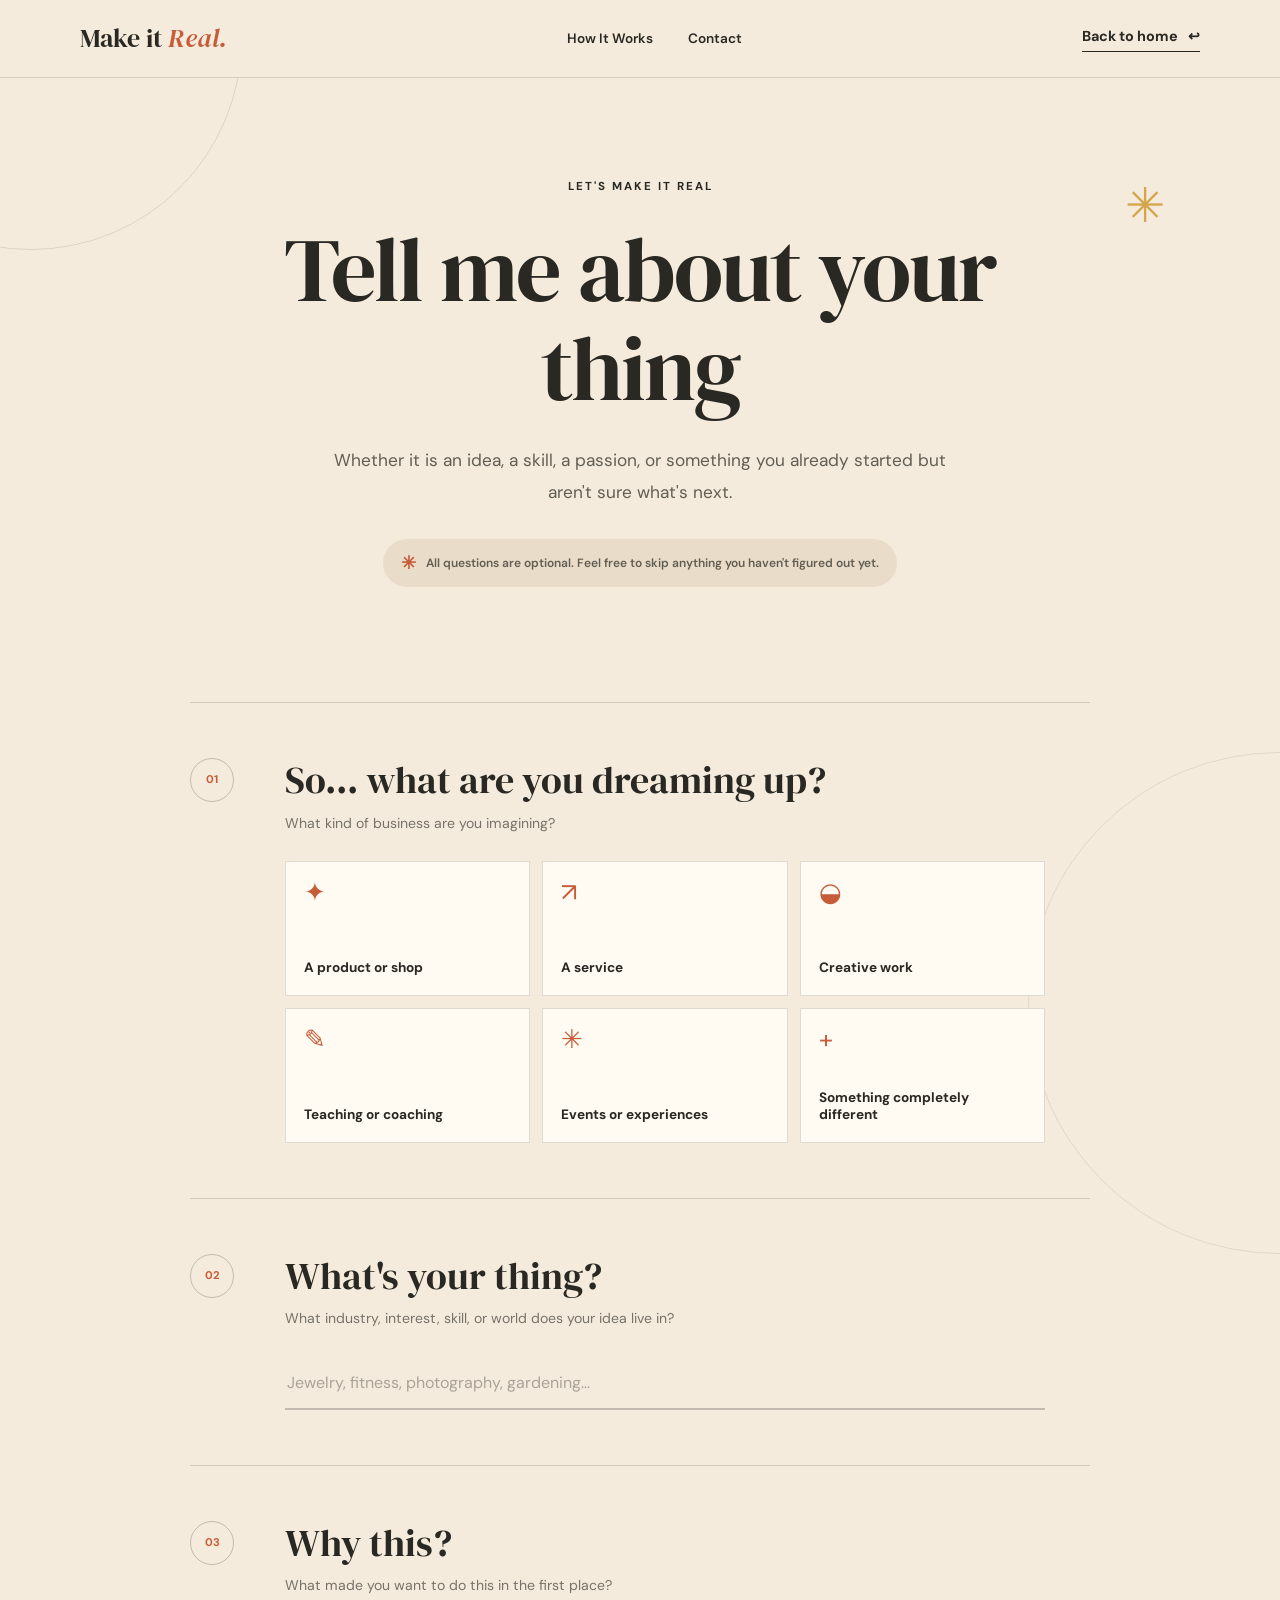
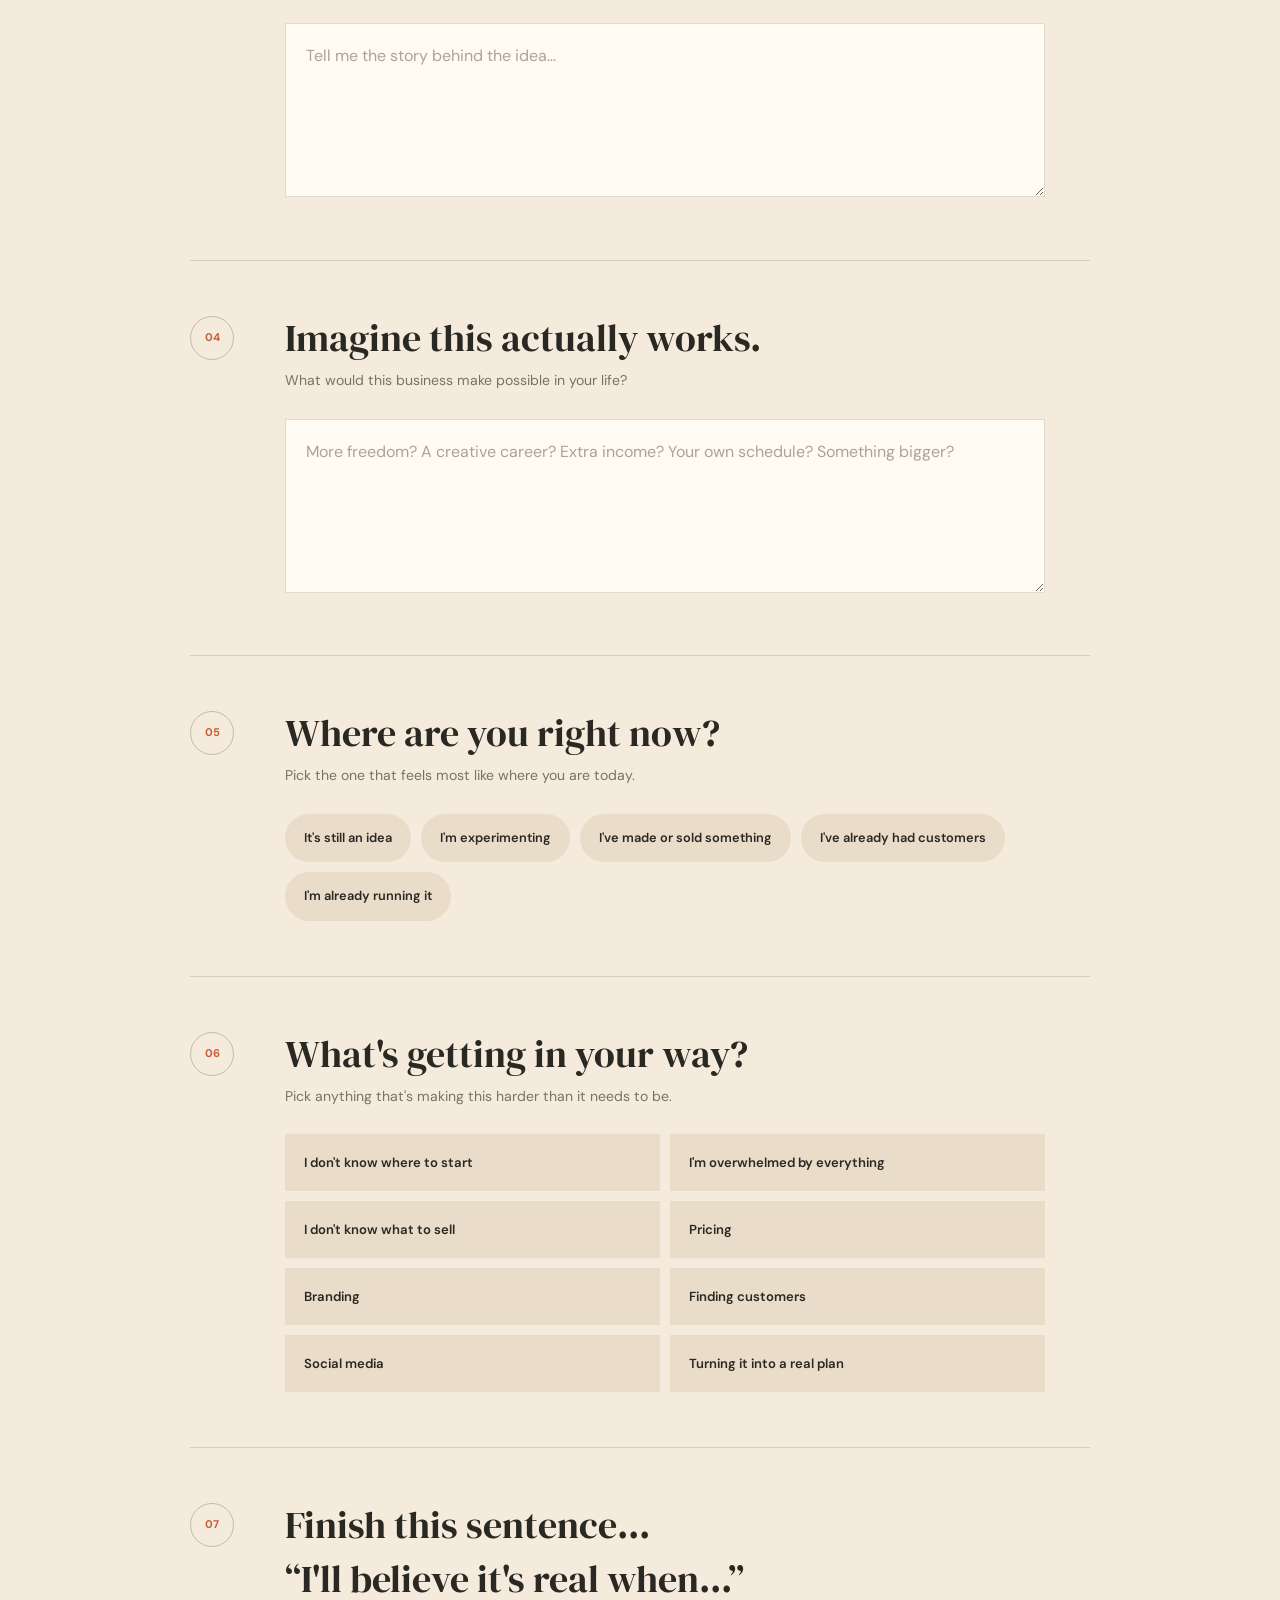
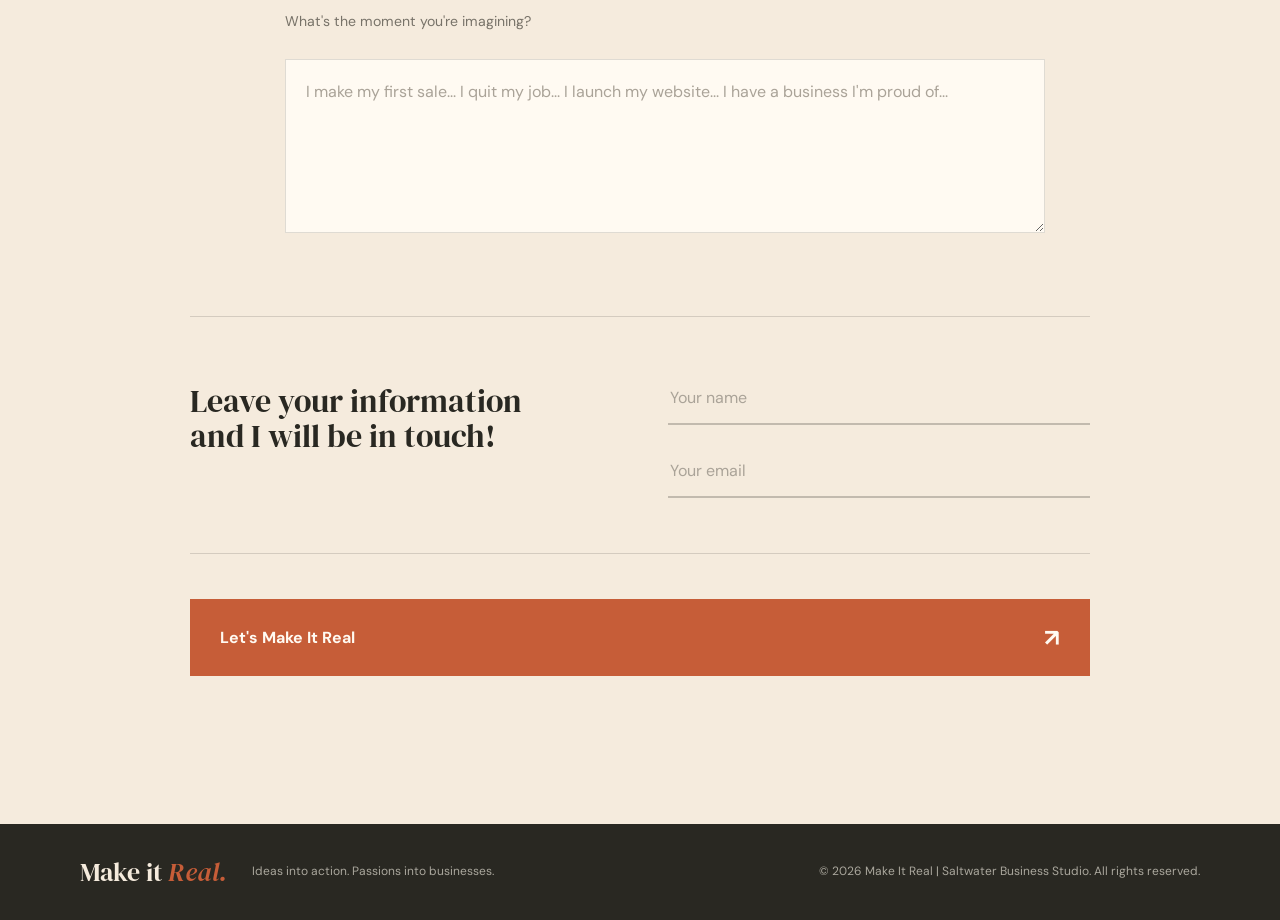
==== quiz.html @ bcbf2f55 "Add files via upload" ====
<!DOCTYPE html>
<html lang="en">
<head>
  <meta charset="UTF-8">
  <meta name="viewport" content="width=device-width, initial-scale=1.0">

  <title>Let's Make It Real | Make it Real</title>

  <meta
    name="description"
    content="Tell us about the idea, passion, or business you're ready to make real."
  >

  <link rel="preconnect" href="https://fonts.googleapis.com">
  <link rel="preconnect" href="https://fonts.gstatic.com" crossorigin>

  <link
    href="https://fonts.googleapis.com/css2?family=DM+Sans:wght@400;500;600;700&family=DM+Serif+Display:ital@0;1&display=swap"
    rel="stylesheet"
  >

  <link rel="stylesheet" href="style.css">
</head>

<body class="quiz-page">

  <!-- Navigation -->

  <header class="site-header">
    <div class="container nav">

      <a href="index.html" class="logo">
        Make it <span>Real.</span>
      </a>

      <nav class="nav-links">
        <a href="index.html#how-it-works">How It Works</a>
        <a href="quiz.html">Contact</a>
      </nav>

      <a href="index.html" class="text-link">
        Back to home <span>↩</span>
      </a>

    </div>
  </header>


  <main>

    <!-- Intro -->

    <section class="quiz-hero">

      <div class="container quiz-hero-inner">

        <div class="section-tag">LET'S MAKE IT REAL</div>

        <h1>
          Tell me about your thing
          
        </h1>

        <p>
          Whether it is an idea, a skill, a passion,
          or something you already started but aren't sure what's next.
        </p>

        <div class="quiz-note">
          <span>✳</span>
          All questions are optional. Feel free to skip anything you haven't figured out yet.
        </div>

      </div>

    </section>


    <!-- Discovery Form -->

    <section class="discovery-section quiz-discovery">

      <div class="container discovery-container">

        <form class="discovery-form" id="discoveryForm">


          <!-- Question 1 -->

          <div class="question-block">

            <div class="question-number">01</div>

            <div class="question-content">

              <label class="question-title">
                So... what are you dreaming up?
              </label>

              <p class="question-subtitle">
                What kind of business are you imagining?
              </p>

              <div class="choice-grid">

                <label class="choice-card">
                  <input
                    type="radio"
                    name="business-type"
                    value="product"
                  >
                  <span class="choice-icon">✦</span>
                  <span class="choice-text">A product or shop</span>
                </label>

                <label class="choice-card">
                  <input
                    type="radio"
                    name="business-type"
                    value="service"
                  >
                  <span class="choice-icon">↗</span>
                  <span class="choice-text">A service</span>
                </label>

                <label class="choice-card">
                  <input
                    type="radio"
                    name="business-type"
                    value="creative"
                  >
                  <span class="choice-icon">◒</span>
                  <span class="choice-text">Creative work</span>
                </label>

                <label class="choice-card">
                  <input
                    type="radio"
                    name="business-type"
                    value="teaching"
                  >
                  <span class="choice-icon">✎</span>
                  <span class="choice-text">Teaching or coaching</span>
                </label>

                <label class="choice-card">
                  <input
                    type="radio"
                    name="business-type"
                    value="events"
                  >
                  <span class="choice-icon">✳</span>
                  <span class="choice-text">Events or experiences</span>
                </label>

                <label class="choice-card">
                  <input
                    type="radio"
                    name="business-type"
                    value="other"
                  >
                  <span class="choice-icon">+</span>
                  <span class="choice-text">Something completely different</span>
                </label>

              </div>

            </div>

          </div>


          <!-- Question 2 -->

          <div class="question-block">

            <div class="question-number">02</div>

            <div class="question-content">

              <label
                class="question-title"
                for="industry"
              >
                What's your thing?
              </label>

              <p class="question-subtitle">
                What industry, interest, skill, or world does your idea live in?
              </p>

              <input
                type="text"
                id="industry"
                name="industry"
                class="discovery-input"
                placeholder="Jewelry, fitness, photography, gardening..."
              >

            </div>

          </div>


          <!-- Question 3 -->

          <div class="question-block">

            <div class="question-number">03</div>

            <div class="question-content">

              <label
                class="question-title"
                for="passion"
              >
                Why this?
              </label>

              <p class="question-subtitle">
                What made you want to do this in the first place?
              </p>

              <textarea
                id="passion"
                name="passion"
                class="discovery-textarea"
                rows="5"
                placeholder="Tell me the story behind the idea..."
              ></textarea>

            </div>

          </div>


          <!-- Question 4 -->

          <div class="question-block">

            <div class="question-number">04</div>

            <div class="question-content">

              <label
                class="question-title"
                for="vision"
              >
                Imagine this actually works.
              </label>

              <p class="question-subtitle">
                What would this business make possible in your life?
              </p>

              <textarea
                id="vision"
                name="vision"
                class="discovery-textarea"
                rows="5"
                placeholder="More freedom? A creative career? Extra income? Your own schedule? Something bigger?"
              ></textarea>

            </div>

          </div>


          <!-- Question 5 -->

          <div class="question-block">

            <div class="question-number">05</div>

            <div class="question-content">

              <label class="question-title">
                Where are you right now?
              </label>

              <p class="question-subtitle">
                Pick the one that feels most like where you are today.
              </p>

              <div class="stage-options">

                <label class="stage-option">
                  <input
                    type="radio"
                    name="stage"
                    value="idea"
                  >
                  <span>It's still an idea</span>
                </label>

                <label class="stage-option">
                  <input
                    type="radio"
                    name="stage"
                    value="experimenting"
                  >
                  <span>I'm experimenting</span>
                </label>

                <label class="stage-option">
                  <input
                    type="radio"
                    name="stage"
                    value="selling"
                  >
                  <span>I've made or sold something</span>
                </label>

                <label class="stage-option">
                  <input
                    type="radio"
                    name="stage"
                    value="customers"
                  >
                  <span>I've already had customers</span>
                </label>

                <label class="stage-option">
                  <input
                    type="radio"
                    name="stage"
                    value="stuck"
                  >
                  <span>I'm already running it</span>
                </label>

              </div>

            </div>

          </div>


          <!-- Question 6 -->

          <div class="question-block">

            <div class="question-number">06</div>

            <div class="question-content">

              <label class="question-title">
                What's getting in your way?
              </label>

              <p class="question-subtitle">
                Pick anything that's making this harder than it needs to be.
              </p>

              <div class="challenge-grid">

                <label class="challenge-card">
                  <input
                    type="checkbox"
                    name="challenge"
                    value="starting"
                  >
                  <span>I don't know where to start</span>
                </label>

                <label class="challenge-card">
                  <input
                    type="checkbox"
                    name="challenge"
                    value="overwhelmed"
                  >
                  <span>I'm overwhelmed by everything</span>
                </label>

                <label class="challenge-card">
                  <input
                    type="checkbox"
                    name="challenge"
                    value="offer"
                  >
                  <span>I don't know what to sell</span>
                </label>

                <label class="challenge-card">
                  <input
                    type="checkbox"
                    name="challenge"
                    value="pricing"
                  >
                  <span>Pricing</span>
                </label>

                <label class="challenge-card">
                  <input
                    type="checkbox"
                    name="challenge"
                    value="branding"
                  >
                  <span>Branding</span>
                </label>

                <label class="challenge-card">
                  <input
                    type="checkbox"
                    name="challenge"
                    value="customers"
                  >
                  <span>Finding customers</span>
                </label>

                <label class="challenge-card">
                  <input
                    type="checkbox"
                    name="challenge"
                    value="social"
                  >
                  <span>Social media</span>
                </label>

                <label class="challenge-card">
                  <input
                    type="checkbox"
                    name="challenge"
                    value="plan"
                  >
                  <span>Turning it into a real plan</span>
                </label>

              </div>

            </div>

          </div>


          <!-- Question 7 -->

          <div class="question-block final-question">

            <div class="question-number">07</div>

            <div class="question-content">

              <label
                class="question-title"
                for="dream"
              >
                Finish this sentence...
              </label>

              <div class="question-title">
                “I'll believe it's real when...”
              </div>

              <p class="question-subtitle">
                What's the moment you're imagining?
              </p>

              <textarea
                id="dream"
                name="dream"
                class="discovery-textarea"
                rows="5"
                placeholder="I make my first sale... I quit my job... I launch my website... I have a business I'm proud of..."
              ></textarea>

            </div>

          </div>


          <!-- Contact -->

          <div class="contact-block">

            <div class="contact-copy">

              <h3>
                Leave your information 
                <br>
                 and I will be in touch!
              </h3>

              <p>
              </p>

            </div>

            <div class="contact-fields">

              <input
                type="text"
                name="name"
                class="discovery-input"
                placeholder="Your name"
              >

              <input
                type="email"
                name="email"
                class="discovery-input"
                placeholder="Your email"
              >

            </div>

          </div>


          <!-- Submit -->

          <button
            type="submit"
            class="discovery-submit"
          >
            <span>Let's Make It Real</span>
            <span class="submit-arrow">↗</span>
          </button>

          <p class="form-footnote">
          </p>

        </form>

      </div>

    </section>

  </main>


  <!-- Footer -->

  <footer class="site-footer">

    <div class="container footer-inner">

      <a href="index.html" class="logo">
        Make it <span>Real.</span>
      </a>

      <p>
        Ideas into action. Passions into businesses.
      </p>

      <p class="footer-copy">
        © 2026 Make It Real | Saltwater Business Studio. All rights reserved.
      </p>

    </div>

  </footer>
 <script>
  const form = document.getElementById("discoveryForm");

  form.addEventListener("submit", async function (event) {
    event.preventDefault();

    const submitButton = form.querySelector(".discovery-submit");
    const originalText = submitButton.innerHTML;

    submitButton.disabled = true;
    submitButton.innerHTML = "<span>Sending...</span>";

    const formData = new FormData(form);

    const data = new URLSearchParams();

    data.append("name", formData.get("name") || "");
    data.append("email", formData.get("email") || "");
    data.append("businessType", formData.get("business-type") || "");
    data.append("industry", formData.get("industry") || "");
    data.append("passion", formData.get("passion") || "");
    data.append("vision", formData.get("vision") || "");
    data.append("stage", formData.get("stage") || "");
    data.append("challenges", formData.getAll("challenge").join(", "));
    data.append("dream", formData.get("dream") || "");

    try {
      await fetch(
        "https://script.google.com/macros/s/AKfycbw63z4QYRsrBb9f3D0K1T9AIdVJgYnPCXXkgG2QEg1QXcySD_gSKnQL36RGali_xhTw/exec",
        {
          method: "POST",
          mode: "no-cors",
          body: data
        }
      );

      form.innerHTML = `
        <div class="form-success">
          <div class="success-star">✳</div>
          <div class="section-tag">YOU DID IT</div>
          <h2>You just made it a little more real.</h2>
          <p>
            Thanks for telling me about your idea. I'll take a look
            and be in touch soon.
          </p>
        </div>
      `;

    } catch (error) {
      console.error(error);

      submitButton.disabled = false;
      submitButton.innerHTML = originalText;

      alert("Something went wrong. Please try again.");
    }
  });
</script>
</body>
</html>
---- style.css ----
/* =========================================
   MAKE IT REAL
   Retro Modern / 70s Inspired
   ========================================= */


/* ---------- RESET ---------- */

* {
  margin: 0;
  padding: 0;
  box-sizing: border-box;
}

html {
  scroll-behavior: smooth;
}

body {
  background: #f5ebdd;
  color: #292822;
  font-family: "DM Sans", sans-serif;
  line-height: 1.6;
}

img {
  max-width: 100%;
  display: block;
}

a {
  color: inherit;
  text-decoration: none;
}

.container {
  width: min(1120px, 90%);
  margin: 0 auto;
}


/* ---------- COLORS ---------- */

:root {
  --cream: #f5ebdd;
  --cream-dark: #e9dcc9;
  --orange: #c65d38;
  --orange-dark: #9e4329;
  --olive: #71805a;
  --olive-dark: #4f5c3e;
  --mustard: #d5a54c;
  --charcoal: #292822;
  --white: #fffaf2;
}


/* ---------- TYPOGRAPHY ---------- */

h1,
h2,
h3 {
  line-height: 1.1;
  font-weight: 500;
}

h1,
h2 {
  font-family: "DM Serif Display", Georgia, serif;
}

h1 {
  font-size: clamp(3.2rem, 6vw, 5.6rem);
  letter-spacing: -2px;
}

h2 {
  font-size: clamp(2.5rem, 4.5vw, 4.2rem);
  letter-spacing: -1px;
}

h3 {
  font-size: 1.45rem;
}

em {
  color: var(--orange);
  font-style: italic;
}

p {
  font-size: 1rem;
}

.section-tag {
  font-size: 0.72rem;
  font-weight: 700;
  letter-spacing: 2px;
  text-transform: uppercase;
}


/* ---------- BUTTONS ---------- */

.button {
  display: inline-flex;
  align-items: center;
  justify-content: center;
  gap: 18px;
  padding: 16px 25px;
  background: var(--orange);
  color: var(--white);
  border: 2px solid var(--orange);
  border-radius: 100px;
  font-size: 0.9rem;
  font-weight: 700;
  transition: all 0.25s ease;
}

.button span {
  font-size: 1.2rem;
}

.button:hover {
  background: var(--orange-dark);
  border-color: var(--orange-dark);
  transform: translateY(-2px);
}

.button-small {
  padding: 10px 18px;
  gap: 10px;
  font-size: 0.8rem;
}

.button-dark {
  background: var(--charcoal);
  border-color: var(--charcoal);
}

.button-dark:hover {
  background: var(--olive-dark);
  border-color: var(--olive-dark);
}

.button-light {
  background: var(--cream);
  border-color: var(--cream);
  color: var(--charcoal);
}

.button-light:hover {
  background: var(--white);
  border-color: var(--white);
}

.text-link {
  display: inline-flex;
  gap: 10px;
  align-items: center;
  font-size: 0.9rem;
  font-weight: 700;
  border-bottom: 1px solid var(--charcoal);
  padding-bottom: 3px;
}

.text-link span {
  transition: transform 0.2s ease;
}

.text-link:hover span {
  transform: translateX(5px);
}


/* ---------- NAVIGATION ---------- */

.site-header {
  padding: 25px 0;
  border-bottom: 1px solid rgba(41, 40, 34, 0.15);
}

.nav {
  display: flex;
  align-items: center;
  justify-content: space-between;
  gap: 25px;
}

.logo {
  font-family: "DM Serif Display", Georgia, serif;
  font-size: 1.65rem;
  line-height: 1;
  white-space: nowrap;
}

.logo span {
  color: var(--orange);
  font-style: italic;
}

.nav-links {
  display: flex;
  gap: 35px;
  font-size: 0.85rem;
  font-weight: 600;
}

.nav-links a {
  transition: color 0.2s ease;
}

.nav-links a:hover {
  color: var(--orange);
}


/* ---------- HERO ---------- */

.hero {
  padding: 90px 0 100px;
  overflow: hidden;
}

.hero-grid {
  display: grid;
  grid-template-columns: 1fr 0.85fr;
  align-items: center;
  gap: 60px;
}

.eyebrow {
  display: flex;
  align-items: center;
  gap: 10px;
  margin-bottom: 25px;
  font-size: 0.72rem;
  font-weight: 700;
  letter-spacing: 0.7px;
  text-transform: uppercase;
}

.eyebrow-dot {
  width: 9px;
  height: 9px;
  background: var(--orange);
  border-radius: 50%;
}

.hero h1 {
  max-width: 650px;
  margin-bottom: 28px;
}

.hero-text {
  max-width: 470px;
  font-size: 1.1rem;
  line-height: 1.8;
  color: #625e53;
  margin-bottom: 35px;
}

.hero-buttons {
  display: flex;
  align-items: center;
  gap: 25px;
  flex-wrap: wrap;
}


/* ---------- HERO ART ---------- */

.hero-art {
  position: relative;
  min-height: 500px;
  display: flex;
  align-items: center;
  justify-content: center;
}

.art-main {
  position: relative;
  width: 330px;
  height: 390px;
  background: var(--olive);
  border-radius: 165px 165px 12px 12px;
  overflow: hidden;
  z-index: 2;
  box-shadow: 10px 12px 0 rgba(41, 40, 34, 0.06);
}

.art-sun {
  position: absolute;
  width: 185px;
  height: 185px;
  border-radius: 50%;
  background: var(--mustard);
  top: 45px;
  left: 75px;
}

.art-plant {
  position: absolute;
  bottom: 70px;
  left: 50%;
  width: 140px;
  height: 170px;
  transform: translateX(-50%);
}

.stem {
  position: absolute;
  width: 5px;
  height: 170px;
  background: var(--charcoal);
  left: 68px;
  bottom: 0;
  transform: rotate(-5deg);
}

.leaf {
  position: absolute;
  width: 75px;
  height: 40px;
  background: var(--charcoal);
  border-radius: 100% 0 100% 0;
}

.leaf-one {
  left: 65px;
  top: 65px;
  transform: rotate(-35deg);
}

.leaf-two {
  left: 5px;
  top: 85px;
  transform: rotate(25deg);
}

.leaf-three {
  left: 65px;
  top: 5px;
  transform: rotate(-45deg);
}

.leaf-four {
  left: 15px;
  top: 30px;
  transform: rotate(30deg);
}

.art-words {
  position: absolute;
  z-index: 3;
  bottom: 30px;
  left: 0;
  width: 100%;
  display: flex;
  flex-direction: column;
  align-items: center;
  font-family: "DM Sans", sans-serif;
  font-size: 1.5rem;
  line-height: 1.05;
  letter-spacing: 7px;
  font-weight: 700;
  color: var(--cream);
}

.art-words strong {
  font-size: 3.2rem;
  letter-spacing: 2px;
  font-weight: 700;
}

.art-ground {
  position: absolute;
  bottom: 0;
  left: 0;
  width: 100%;
  height: 25px;
  background: var(--orange);
}

.art-circle {
  position: absolute;
  border-radius: 50%;
}

.art-circle-large {
  width: 430px;
  height: 430px;
  border: 1px solid rgba(41, 40, 34, 0.2);
  top: 20px;
  left: 50%;
  transform: translateX(-50%);
}

.art-circle-small {
  width: 50px;
  height: 50px;
  background: var(--orange);
  right: 10px;
  top: 70px;
  z-index: 4;
}

.art-card {
  position: absolute;
  z-index: 5;
  background: var(--cream);
  border: 1px solid rgba(41, 40, 34, 0.2);
  padding: 14px 18px;
  font-size: 0.65rem;
  font-weight: 700;
  letter-spacing: 2px;
  display: flex;
  gap: 25px;
  align-items: center;
  box-shadow: 5px 5px 0 rgba(41, 40, 34, 0.08);
}

.art-card-top {
  top: 40px;
  left: 0;
  transform: rotate(-8deg);
}

.art-card-bottom {
  bottom: 30px;
  right: -10px;
  transform: rotate(7deg);
  gap: 14px;
}

.art-symbol {
  font-size: 1.1rem;
  color: var(--orange);
}


/* ---------- INTRO ---------- */

.intro-section {
  padding: 110px 0;
  background: var(--cream-dark);
}

.intro-grid {
  display: grid;
  grid-template-columns: 0.65fr 1fr;
  gap: 70px;
}

.intro-content {
  max-width: 700px;
}

.intro-content h2 {
  margin-bottom: 35px;
}

.intro-content h2 span {
  color: var(--olive-dark);
  font-style: italic;
}

.intro-content p {
  max-width: 590px;
  margin-bottom: 20px;
  color: #625e53;
  line-height: 1.9;
}


/* ---------- SERVICES ---------- */

.services-section {
  padding: 120px 0;
}

.section-heading {
  max-width: 680px;
  margin-bottom: 55px;
}

.section-heading .section-tag {
  margin-bottom: 25px;
}

.section-heading h2 {
  margin-bottom: 25px;
}

.section-heading p {
  color: #625e53;
  max-width: 500px;
}

.service-grid {
  display: grid;
  grid-template-columns: repeat(3, 1fr);
  gap: 20px;
}

.service-card {
  padding: 32px;
  min-height: 380px;
  display: flex;
  flex-direction: column;
  border-radius: 3px;
}

.service-card-orange {
  background: var(--orange);
  color: var(--white);
}

.service-card-green {
  background: var(--olive);
  color: var(--white);
}

.service-card-mustard {
  background: var(--mustard);
  color: var(--charcoal);
}

.service-number {
  font-size: 0.75rem;
  font-weight: 700;
  opacity: 0.8;
}

.service-icon {
  font-size: 3rem;
  margin: 25px 0 20px;
  line-height: 1;
}

.service-card h3 {
  margin-bottom: 18px;
}

.service-card p {
  font-size: 0.92rem;
  line-height: 1.8;
  opacity: 0.9;
}

.card-link {
  margin-top: auto;
  padding-top: 30px;
  font-size: 0.8rem;
  font-weight: 700;
  border-bottom: 1px solid currentColor;
  width: fit-content;
}


/* ---------- ABOUT ---------- */

.about-section {
  padding: 120px 0;
  background: var(--cream-dark);
}

.about-grid {
  display: grid;
  grid-template-columns: 0.9fr 1fr;
  align-items: center;
  gap: 90px;
}

.about-art {
  position: relative;
  height: 500px;
  background: var(--orange);
  overflow: hidden;
  border-radius: 50% 50% 3px 3px;
}

.about-shape {
  position: absolute;
  border-radius: 50%;
}

.about-shape-one {
  width: 340px;
  height: 340px;
  background: var(--mustard);
  left: -100px;
  bottom: -90px;
}

.about-shape-two {
  width: 230px;
  height: 230px;
  background: var(--olive);
  right: -80px;
  top: 30px;
}

.about-note {
  position: absolute;
  z-index: 2;
  top: 150px;
  left: 50%;
  transform: translateX(-50%) rotate(-7deg);
  display: flex;
  flex-direction: column;
  align-items: center;
  background: var(--cream);
  padding: 28px 40px;
  color: var(--charcoal);
  font-weight: 700;
  font-size: 1.7rem;
  letter-spacing: 5px;
  line-height: 1.15;
  box-shadow: 8px 8px 0 rgba(41, 40, 34, 0.12);
}

.about-note span:nth-child(2) {
  color: var(--orange);
  font-size: 3rem;
}

.about-star {
  position: absolute;
  bottom: 30px;
  right: 35px;
  font-size: 4rem;
  color: var(--cream);
}

.about-content h2 {
  margin: 25px 0 30px;
}

.about-content p {
  color: #625e53;
  margin-bottom: 20px;
  line-height: 1.9;
}

.about-content .button {
  margin-top: 15px;
}


/* ---------- PROCESS ---------- */

.process-section {
  padding: 120px 0;
}

.process-heading {
  max-width: 750px;
}

.process-grid {
  display: grid;
  grid-template-columns: repeat(4, 1fr);
  gap: 30px;
  border-top: 1px solid rgba(41, 40, 34, 0.25);
}

.process-item {
  padding-top: 25px;
}

.process-number {
  display: block;
  font-size: 0.8rem;
  color: var(--orange);
  font-weight: 700;
  margin-bottom: 40px;
}

.process-item h3 {
  margin-bottom: 15px;
}

.process-item p {
  color: #625e53;
  font-size: 0.9rem;
  line-height: 1.8;
}


/* ---------- CTA ---------- */

.cta-section {
  background: var(--olive-dark);
  color: var(--cream);
  padding: 120px 0;
  text-align: center;
}

.cta-inner {
  display: flex;
  flex-direction: column;
  align-items: center;
}

.cta-star {
  color: var(--mustard);
  font-size: 3rem;
  margin-bottom: 25px;
}

.cta-tag {
  margin-bottom: 25px;
}

.cta-section h2 {
  font-size: clamp(3rem, 6vw, 5.5rem);
  margin-bottom: 25px;
}

.cta-section h2 em {
  color: var(--mustard);
}

.cta-section p {
  max-width: 430px;
  margin-bottom: 35px;
  color: #d7daca;
  font-size: 1.05rem;
}


/* ---------- FOOTER ---------- */

.site-footer {
  background: var(--charcoal);
  color: var(--cream);
  padding: 35px 0;
}

.footer-inner {
  display: flex;
  align-items: center;
  justify-content: space-between;
  gap: 25px;
  flex-wrap: wrap;
}

.footer-inner p {
  font-size: 0.75rem;
  color: #aaa79d;
}

.footer-copy {
  margin-left: auto;
}


/* ---------- RESPONSIVE ---------- */

@media (max-width: 900px) {

  .hero-grid {
    grid-template-columns: 1fr;
    gap: 50px;
  }

  .hero-copy {
    max-width: 650px;
  }

  .hero-art {
    max-width: 550px;
    width: 100%;
    margin: 0 auto;
  }

  .intro-grid {
    grid-template-columns: 1fr;
    gap: 30px;
  }

  .service-grid {
    grid-template-columns: 1fr;
  }

  .service-card {
    min-height: 300px;
  }

  .about-grid {
    grid-template-columns: 1fr;
    gap: 55px;
  }

  .about-art {
    max-width: 500px;
    width: 100%;
  }

  .process-grid {
    grid-template-columns: repeat(2, 1fr);
    row-gap: 50px;
  }

}

@media (max-width: 600px) {

  .container {
    width: 88%;
  }

  .site-header {
    padding: 20px 0;
  }

  .nav-links {
    display: none;
  }

  .nav .button {
    padding: 10px 15px;
  }

  .hero {
    padding: 65px 0 70px;
  }

  h1 {
    font-size: clamp(3rem, 13vw, 4.5rem);
    letter-spacing: -1px;
  }

  h2 {
    font-size: 2.8rem;
  }

  .hero-text {
    font-size: 1rem;
  }

  .hero-art {
    min-height: 390px;
    transform: scale(0.85);
    transform-origin: center;
    margin: -25px auto;
  }

  .art-main {
    width: 290px;
    height: 350px;
  }

  .art-circle-large {
    width: 370px;
    height: 370px;
  }

  .art-card-bottom {
    right: -15px;
  }

  .intro-section,
  .services-section,
  .about-section,
  .process-section,
  .cta-section {
    padding: 75px 0;
  }

  .service-card {
    min-height: 330px;
    padding: 28px;
  }

  .about-art {
    height: 400px;
  }

  .about-note {
    font-size: 1.4rem;
  }

  .about-note span:nth-child(2) {
    font-size: 2.5rem;
  }

  .process-grid {
    grid-template-columns: 1fr;
    gap: 0;
  }

  .process-item {
    padding: 25px 0;
    border-bottom: 1px solid rgba(41, 40, 34, 0.2);
  }

  .process-number {
    margin-bottom: 20px;
  }

  .cta-section h2 {
    font-size: 3.2rem;
  }

  .footer-inner {
    flex-direction: column;
    align-items: flex-start;
  }

  .footer-copy {
    margin-left: 0;
  }

}/* =========================================
   BUSINESS DISCOVERY / QUIZ
   ========================================= */

.discovery-section {
  background: var(--cream);
  padding: 130px 0;
  position: relative;
  overflow: hidden;
}

/* Decorative background circle */

.discovery-section::before {
  content: "";
  position: absolute;
  width: 500px;
  height: 500px;
  border: 1px solid rgba(41, 40, 34, 0.1);
  border-radius: 50%;
  top: 80px;
  right: -250px;
  pointer-events: none;
}

.discovery-container {
  position: relative;
  z-index: 1;
}

/* ---------- INTRO ---------- */

.discovery-intro {
  max-width: 720px;
  margin: 0 auto 80px;
  text-align: center;
}

.discovery-intro .section-tag {
  margin-bottom: 25px;
}

.discovery-intro h2 {
  font-size: clamp(3rem, 6vw, 5rem);
  margin-bottom: 25px;
}

.discovery-intro h2 em {
  color: var(--orange);
}

.discovery-intro > p {
  max-width: 600px;
  margin: 0 auto;
  color: #625e53;
  line-height: 1.9;
  font-size: 1.05rem;
}

.discovery-note {
  display: inline-flex;
  align-items: center;
  gap: 10px;
  margin-top: 28px;
  padding: 9px 16px;
  background: var(--cream-dark);
  border-radius: 100px;
  font-size: 0.72rem;
  font-weight: 700;
  letter-spacing: 0.5px;
}

.note-star {
  color: var(--orange);
  font-size: 1rem;
}


/* ---------- FORM ---------- */

.discovery-form {
  max-width: 900px;
  margin: 0 auto;
}


/* ---------- QUESTION BLOCK ---------- */

.question-block {
  position: relative;
  display: grid;
  grid-template-columns: 65px 1fr;
  gap: 30px;
  padding: 55px 0;
  border-top: 1px solid rgba(41, 40, 34, 0.16);
}

.question-block-alt {
  background: transparent;
}

.question-number {
  width: 44px;
  height: 44px;
  display: flex;
  align-items: center;
  justify-content: center;
  border: 1px solid rgba(41, 40, 34, 0.25);
  border-radius: 50%;
  font-size: 0.7rem;
  font-weight: 700;
  color: var(--orange);
}

.question-content {
  max-width: 760px;
}

.question-title {
  display: block;
  font-family: "DM Serif Display", Georgia, serif;
  font-size: clamp(1.8rem, 3vw, 2.5rem);
  line-height: 1.15;
  margin-bottom: 9px;
}

.question-subtitle {
  color: #777268;
  font-size: 0.88rem;
  margin-bottom: 27px;
}


/* ---------- CHOICE CARDS ---------- */

.choice-grid {
  display: grid;
  grid-template-columns: repeat(3, 1fr);
  gap: 12px;
}

.choice-card {
  position: relative;
  display: flex;
  flex-direction: column;
  align-items: flex-start;
  justify-content: space-between;
  min-height: 135px;
  padding: 18px;
  background: var(--white);
  border: 1px solid rgba(41, 40, 34, 0.15);
  cursor: pointer;
  transition:
    transform 0.2s ease,
    border-color 0.2s ease,
    background 0.2s ease,
    box-shadow 0.2s ease;
}

.choice-card:hover {
  transform: translateY(-3px);
  border-color: var(--orange);
  box-shadow: 4px 5px 0 rgba(41, 40, 34, 0.08);
}

.choice-card input {
  position: absolute;
  opacity: 0;
  pointer-events: none;
}

.choice-card:has(input:checked) {
  background: var(--orange);
  border-color: var(--orange);
  color: var(--white);
  transform: translateY(-3px);
  box-shadow: 5px 6px 0 rgba(41, 40, 34, 0.12);
}

.choice-icon {
  font-size: 1.6rem;
  color: var(--orange);
  line-height: 1;
}

.choice-card:has(input:checked) .choice-icon {
  color: var(--cream);
}

.choice-text {
  font-size: 0.85rem;
  font-weight: 700;
  line-height: 1.3;
}


/* ---------- TEXT INPUTS ---------- */

.discovery-input,
.discovery-textarea {
  width: 100%;
  border: none;
  border-bottom: 2px solid rgba(41, 40, 34, 0.25);
  background: transparent;
  color: var(--charcoal);
  font-family: "DM Sans", sans-serif;
  font-size: 1rem;
  outline: none;
  transition: border-color 0.2s ease;
}

.discovery-input {
  padding: 15px 2px;
}

.discovery-textarea {
  resize: vertical;
  min-height: 150px;
  padding: 18px 20px;
  background: var(--white);
  border: 1px solid rgba(41, 40, 34, 0.15);
  line-height: 1.7;
}

.discovery-input:focus {
  border-color: var(--orange);
}

.discovery-textarea:focus {
  border-color: var(--orange);
  outline: none;
}

.discovery-input::placeholder,
.discovery-textarea::placeholder {
  color: #aaa398;
}


/* ---------- VISION QUESTION ---------- */

.vision-block {
  background: var(--olive-dark);
  color: var(--cream);
  padding: 55px 40px;
  margin: 25px -40px;
  border: none;
}

.vision-block .question-number {
  border-color: rgba(245, 235, 221, 0.4);
  color: var(--mustard);
}

.vision-block .question-subtitle {
  color: #d0d3c3;
}

.vision-block .discovery-textarea {
  background: rgba(245, 235, 221, 0.08);
  border-color: rgba(245, 235, 221, 0.25);
  color: var(--cream);
}

.vision-block .discovery-textarea::placeholder {
  color: #aeb2a0;
}

.vision-block .discovery-textarea:focus {
  border-color: var(--mustard);
}


/* ---------- STAGE OPTIONS ---------- */

.stage-options {
  display: flex;
  flex-wrap: wrap;
  gap: 10px;
}

.stage-option {
  position: relative;
  cursor: pointer;
}

.stage-option input {
  position: absolute;
  opacity: 0;
  pointer-events: none;
}

.stage-option span {
  display: block;
  padding: 13px 18px;
  background: var(--cream-dark);
  border: 1px solid transparent;
  border-radius: 100px;
  font-size: 0.8rem;
  font-weight: 600;
  transition: all 0.2s ease;
}

.stage-option:hover span {
  border-color: var(--orange);
}

.stage-option:has(input:checked) span {
  background: var(--orange);
  color: var(--white);
  border-color: var(--orange);
}


/* ---------- CHALLENGES ---------- */

.challenge-grid {
  display: grid;
  grid-template-columns: repeat(2, 1fr);
  gap: 10px;
}

.challenge-card {
  position: relative;
  cursor: pointer;
}

.challenge-card input {
  position: absolute;
  opacity: 0;
  pointer-events: none;
}

.challenge-card span {
  display: block;
  padding: 17px 18px;
  background: var(--cream-dark);
  border: 1px solid transparent;
  font-size: 0.82rem;
  font-weight: 600;
  transition: all 0.2s ease;
}

.challenge-card:hover span {
  border-color: var(--orange);
}

.challenge-card:has(input:checked) span {
  background: var(--mustard);
  border-color: var(--mustard);
  color: var(--charcoal);
}


/* ---------- FINAL QUESTION ---------- */

.final-question {
  padding-bottom: 75px;
}

.big-question {
  display: inline-block;
  margin: 8px 0 15px;
  padding: 9px 16px;
  background: var(--orange);
  color: var(--white);
  font-family: "DM Serif Display", Georgia, serif;
  font-size: clamp(1.5rem, 3vw, 2.3rem);
  transform: rotate(-1deg);
}


/* ---------- CONTACT BLOCK ---------- */

.contact-block {
  display: grid;
  grid-template-columns: 1fr 1fr;
  gap: 55px;
  padding: 55px 0;
  border-top: 1px solid rgba(41, 40, 34, 0.16);
  border-bottom: 1px solid rgba(41, 40, 34, 0.16);
}

.contact-copy h3 {
  font-family: "DM Serif Display", Georgia, serif;
  font-size: 2rem;
  margin: 12px 0 8px;
}

.contact-copy p {
  color: #777268;
  font-size: 0.88rem;
  max-width: 330px;
}

.contact-fields {
  display: flex;
  flex-direction: column;
  gap: 20px;
}


/* ---------- SUBMIT ---------- */

.discovery-submit {
  width: 100%;
  margin-top: 45px;
  padding: 23px 30px;
  display: flex;
  align-items: center;
  justify-content: space-between;
  border: none;
  background: var(--orange);
  color: var(--white);
  font-family: "DM Sans", sans-serif;
  font-size: 1rem;
  font-weight: 700;
  cursor: pointer;
  transition: all 0.25s ease;
}

.discovery-submit:hover {
  background: var(--orange-dark);
  padding-left: 35px;
  padding-right: 35px;
}

.submit-arrow {
  font-size: 1.5rem;
}

.form-footnote {
  text-align: center;
  color: #8a8479;
  font-size: 0.72rem;
  margin-top: 18px;
}


/* ---------- MOBILE ---------- */

@media (max-width: 700px) {

  .discovery-section {
    padding: 85px 0;
  }

  .discovery-intro {
    margin-bottom: 55px;
  }

  .question-block {
    grid-template-columns: 42px 1fr;
    gap: 18px;
    padding: 45px 0;
  }

  .question-number {
    width: 36px;
    height: 36px;
    font-size: 0.65rem;
  }

  .choice-grid {
    grid-template-columns: repeat(2, 1fr);
  }

  .choice-card {
    min-height: 115px;
    padding: 15px;
  }

  .vision-block {
    padding: 45px 20px;
    margin: 20px -20px;
  }

  .challenge-grid {
    grid-template-columns: 1fr;
  }

  .contact-block {
    grid-template-columns: 1fr;
    gap: 30px;
  }

  .big-question {
    font-size: 1.5rem;
  }

}

@media (max-width: 450px) {

  .choice-grid {
    grid-template-columns: 1fr;
  }

  .choice-card {
    min-height: 90px;
  }

  .question-block {
    grid-template-columns: 1fr;
    gap: 18px;
  }

  .question-number {
    width: 34px;
    height: 34px;
  }

  .stage-options {
    flex-direction: column;
    align-items: stretch;
  }

  .stage-option span {
    text-align: center;
  }

}
/* =========================================
   QUIZ PAGE
   ========================================= */

.quiz-page {
  background: var(--cream);
}

.quiz-hero {
  padding: 100px 0 85px;
  text-align: center;
  position: relative;
  overflow: hidden;
}

.quiz-hero::before {
  content: "";
  position: absolute;
  width: 420px;
  height: 420px;
  border: 1px solid rgba(41, 40, 34, 0.12);
  border-radius: 50%;
  top: -250px;
  left: -180px;
}

.quiz-hero::after {
  content: "✳";
  position: absolute;
  right: 9%;
  top: 90px;
  color: var(--mustard);
  font-size: 3rem;
}

.quiz-hero-inner {
  position: relative;
  z-index: 1;
  max-width: 760px;
}

.quiz-hero .section-tag {
  margin-bottom: 25px;
}

.quiz-hero h1 {
  font-size: clamp(3.5rem, 7vw, 6rem);
  margin-bottom: 25px;
}

.quiz-hero h1 em {
  color: var(--orange);
}

.quiz-hero p {
  max-width: 650px;
  margin: 0 auto;
  color: #625e53;
  font-size: 1.08rem;
  line-height: 1.9;
}

.quiz-note {
  display: inline-flex;
  align-items: center;
  gap: 10px;
  margin-top: 30px;
  padding: 10px 18px;
  background: var(--cream-dark);
  border-radius: 100px;
  color: #625e53;
  font-size: 0.75rem;
  font-weight: 600;
}

.quiz-note span {
  color: var(--orange);
  font-size: 1.1rem;
}

.quiz-discovery {
  padding-top: 30px;
}

.quiz-page .site-header {
  background: rgba(245, 235, 221, 0.9);
}

@media (max-width: 700px) {

  .quiz-hero {
    padding: 70px 0 55px;
  }

  .quiz-hero::after {
    right: 5%;
    top: 40px;
    font-size: 2rem;
  }

  .quiz-hero h1 {
    font-size: 3.5rem;
  }

}

.form-success {
  text-align: center;
  padding: 80px 30px;
  max-width: 650px;
  margin: 0 auto;
}

.success-star {
  color: var(--mustard);
  font-size: 3rem;
  margin-bottom: 20px;
}

.form-success h2 {
  font-size: clamp(2.5rem, 5vw, 4rem);
  margin: 15px 0 20px;
}

.form-success p {
  color: #625e53;
  font-size: 1.05rem;
  line-height: 1.8;
  max-width: 500px;
  margin: 0 auto;
}

.discovery-submit:disabled {
  opacity: 0.7;
  cursor: wait;
}
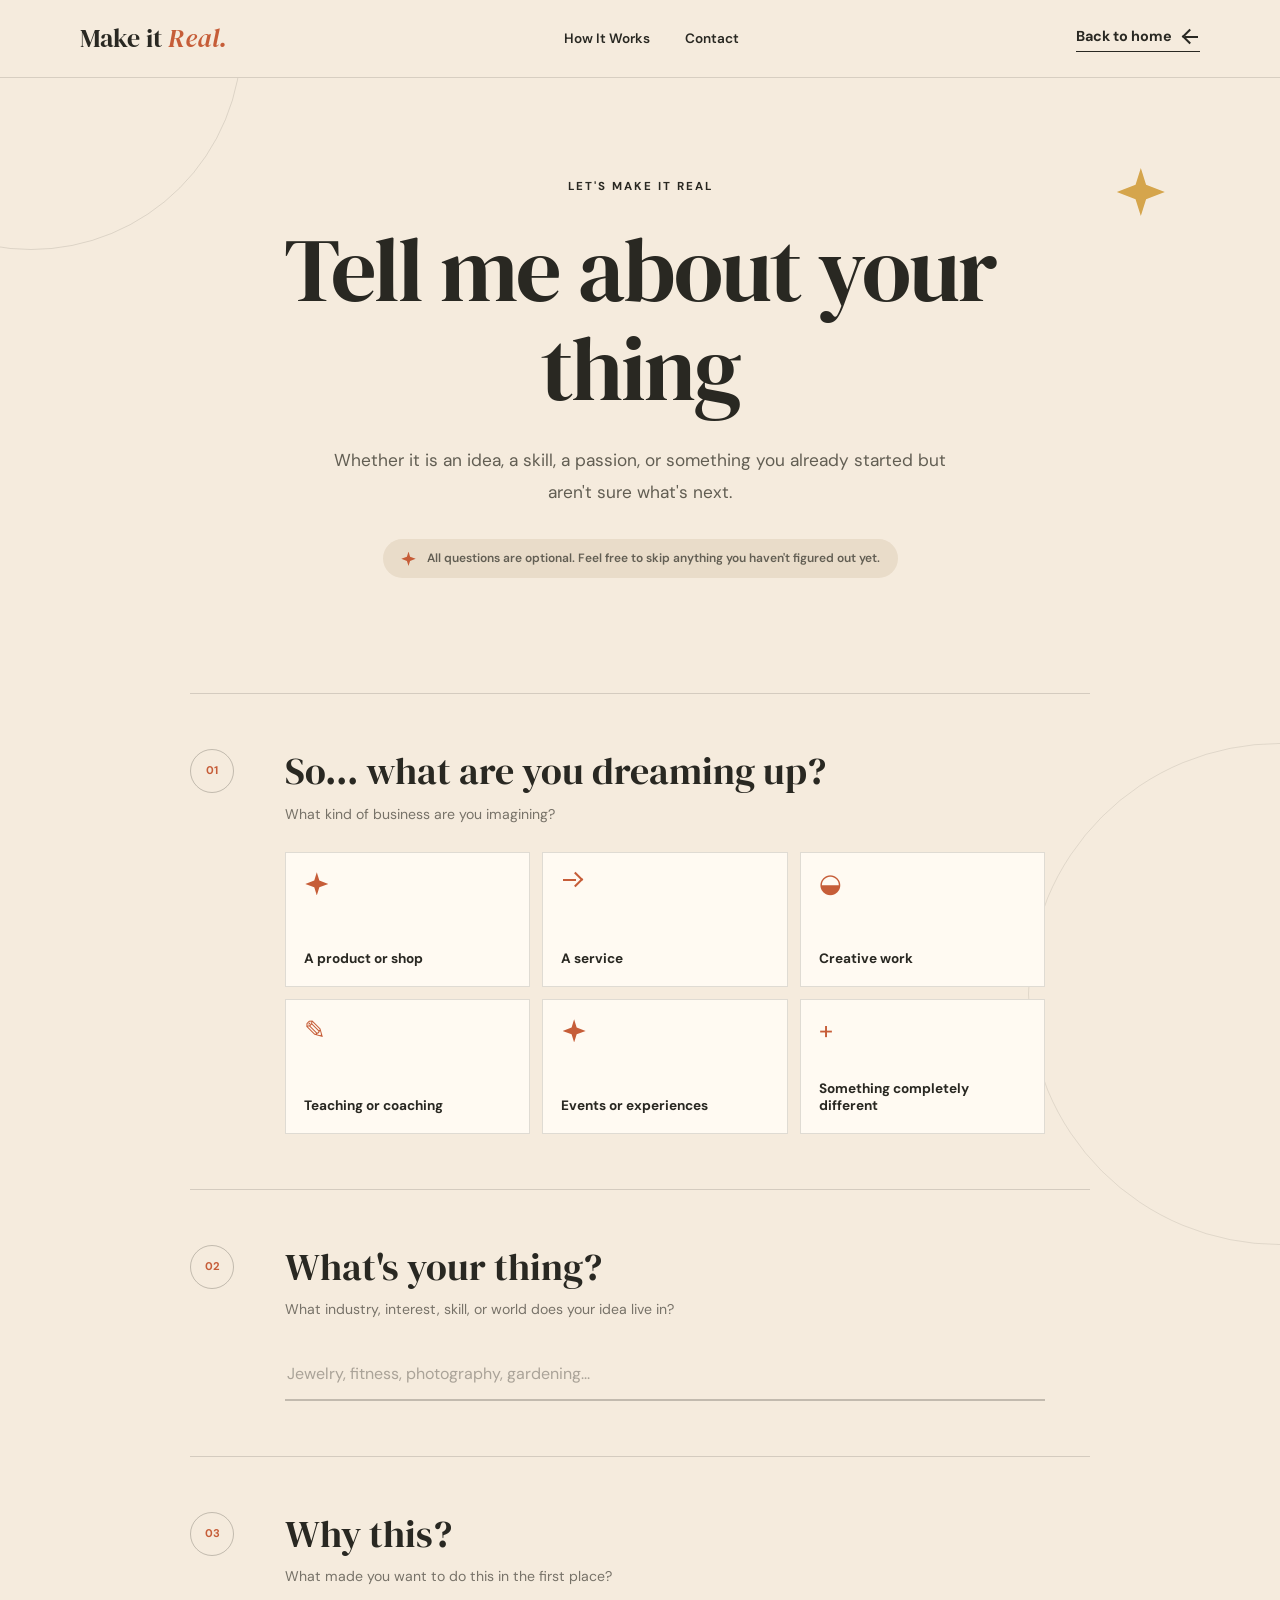
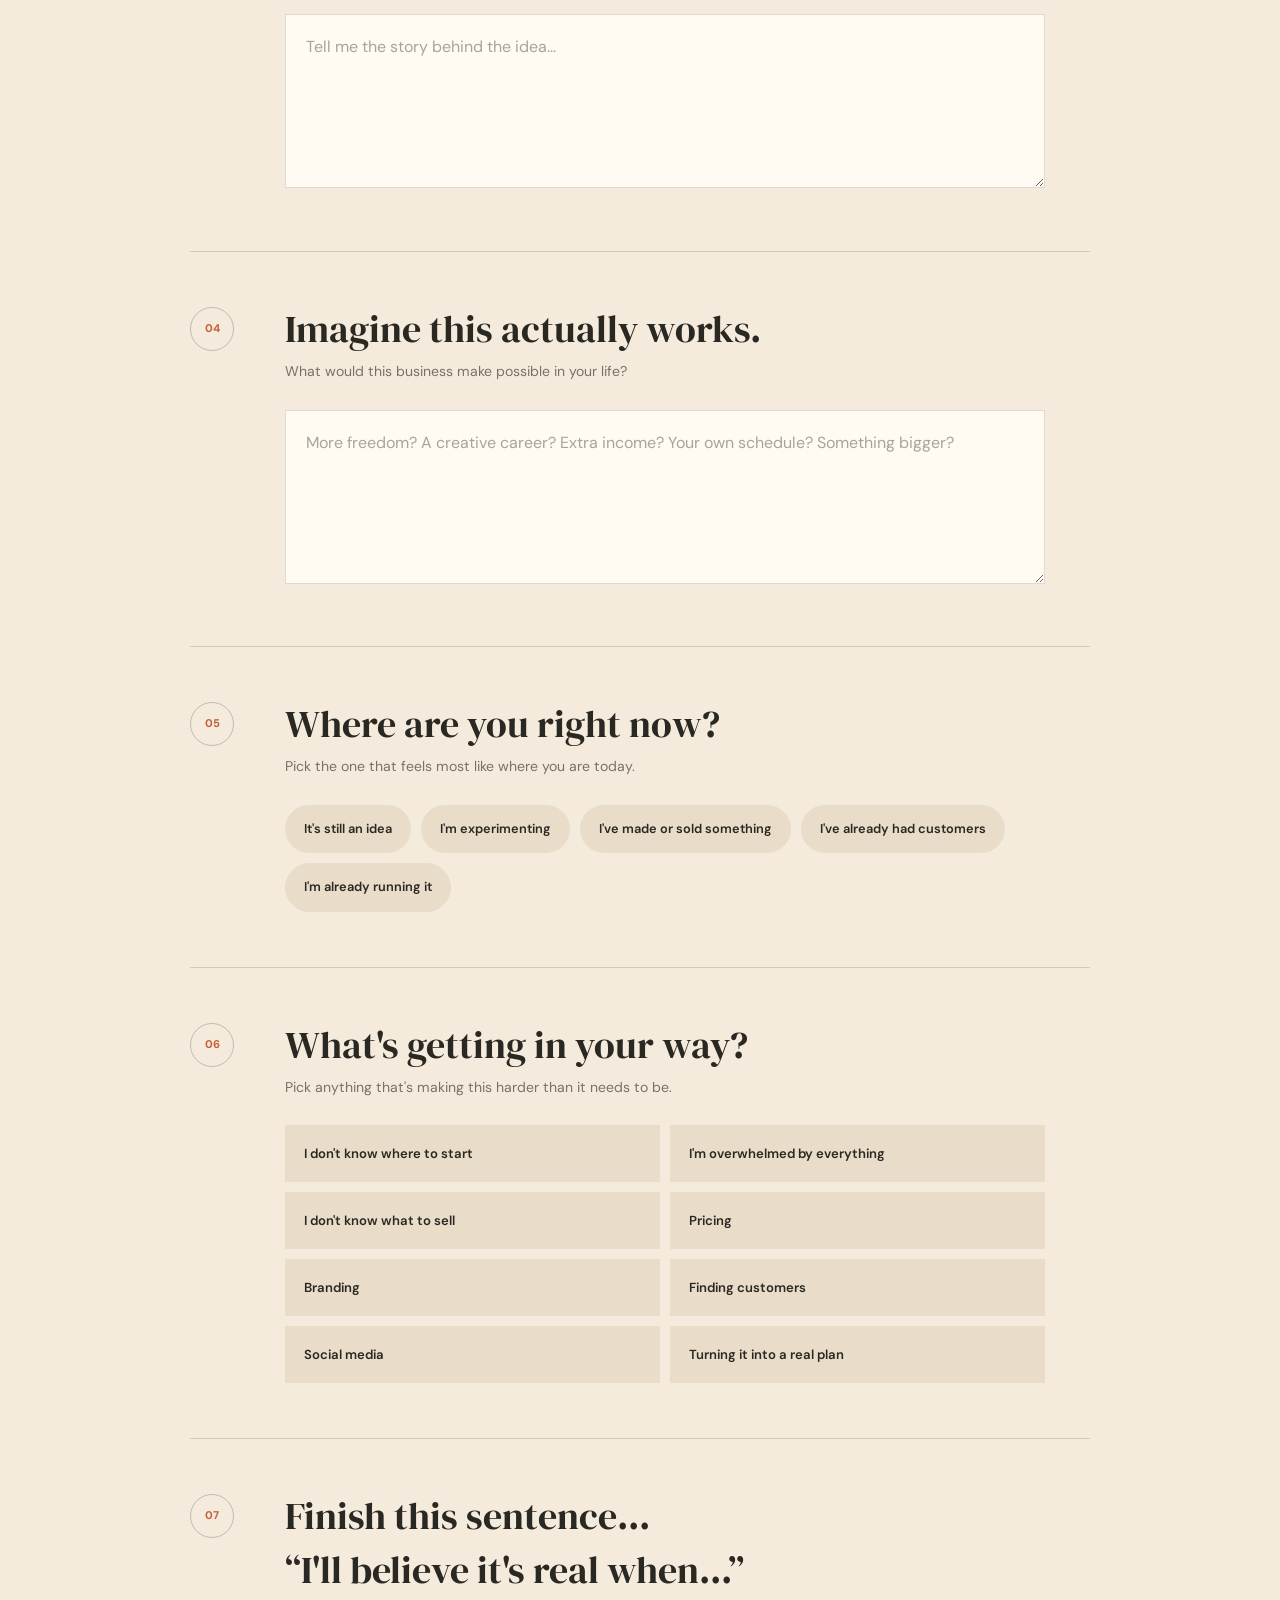
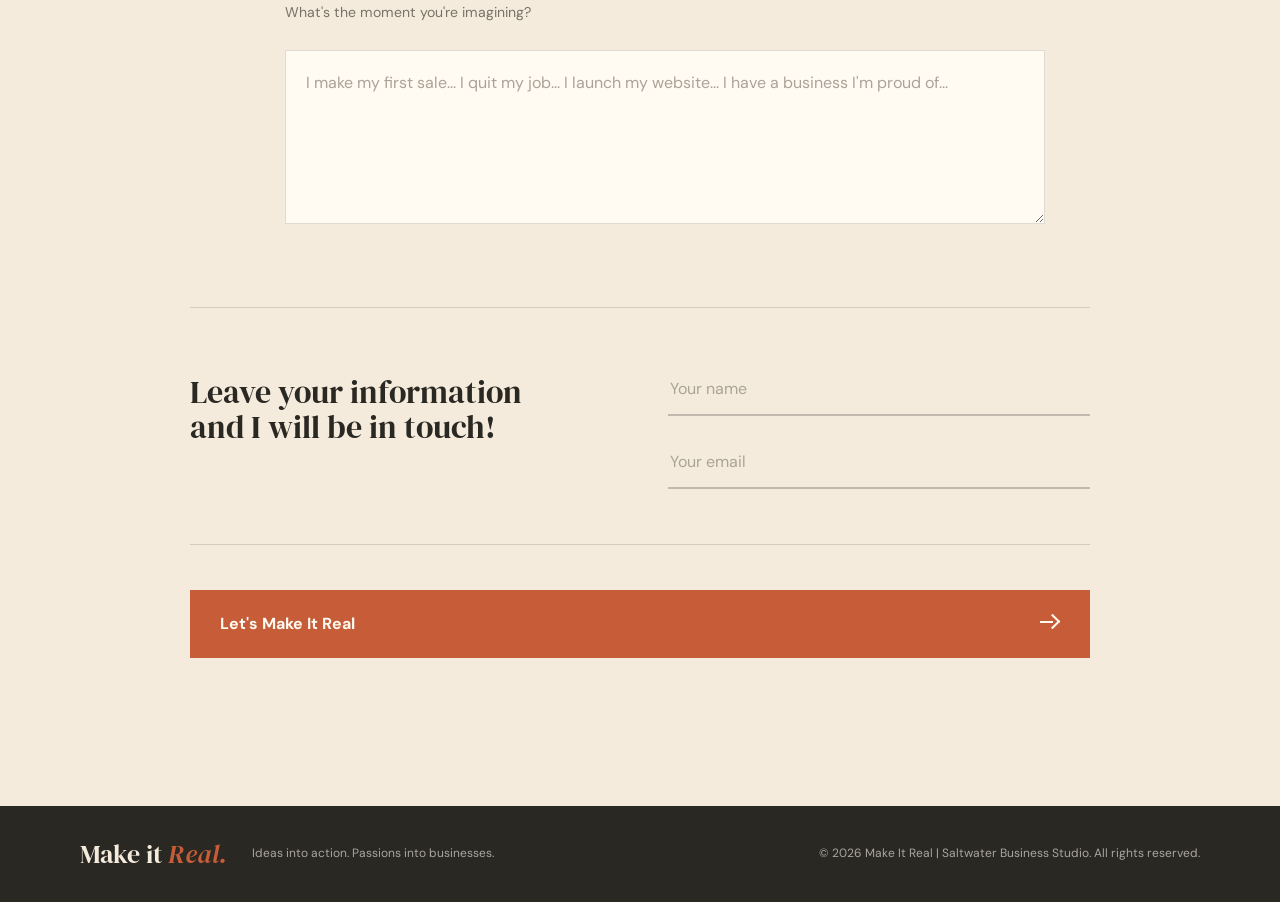
==== commit 9b335e03: "Add files via upload" ====
--- a/quiz.html
+++ b/quiz.html
@@ -39,7 +39,7 @@
       </nav>
 
       <a href="index.html" class="text-link">
-        Back to home <span>↩</span>
+        Back to home <span class="back-arrow"></span>
       </a>
 
     </div>
@@ -67,7 +67,7 @@
         </p>
 
         <div class="quiz-note">
-          <span>✳</span>
+          <span class="note-star"></span>
           All questions are optional. Feel free to skip anything you haven't figured out yet.
         </div>
 
@@ -109,7 +109,7 @@
                     name="business-type"
                     value="product"
                   >
-                  <span class="choice-icon">✦</span>
+                  <span class="choice-icon choice-star"></span>
                   <span class="choice-text">A product or shop</span>
                 </label>
 
@@ -119,7 +119,7 @@
                     name="business-type"
                     value="service"
                   >
-                  <span class="choice-icon">↗</span>
+                  <span class="choice-icon choice-arrow"></span>
                   <span class="choice-text">A service</span>
                 </label>
 
@@ -149,7 +149,7 @@
                     name="business-type"
                     value="events"
                   >
-                  <span class="choice-icon">✳</span>
+                  <span class="choice-icon choice-star"></span>
                   <span class="choice-text">Events or experiences</span>
                 </label>
 
@@ -514,7 +514,7 @@
             class="discovery-submit"
           >
             <span>Let's Make It Real</span>
-            <span class="submit-arrow">↗</span>
+            <span class="submit-arrow"></span>
           </button>
 
           <p class="form-footnote">
@@ -588,7 +588,7 @@
 
       form.innerHTML = `
         <div class="form-success">
-          <div class="success-star">✳</div>
+          <div class="success-star"></div>
           <div class="section-tag">YOU DID IT</div>
           <h2>You just made it a little more real.</h2>
           <p>
--- a/style.css
+++ b/style.css
@@ -433,7 +433,6 @@
 }
 
 .art-symbol {
-  font-size: 1.1rem;
   color: var(--orange);
 }
 
@@ -628,7 +627,6 @@
   position: absolute;
   bottom: 30px;
   right: 35px;
-  font-size: 4rem;
   color: var(--cream);
 }
 
@@ -704,7 +702,6 @@
 
 .cta-star {
   color: var(--mustard);
-  font-size: 3rem;
   margin-bottom: 25px;
 }
 
@@ -912,7 +909,10 @@
     margin-left: 0;
   }
 
-}/* =========================================
+}
+
+
+/* =========================================
    BUSINESS DISCOVERY / QUIZ
    ========================================= */
 
@@ -986,7 +986,6 @@
 
 .note-star {
   color: var(--orange);
-  font-size: 1rem;
 }
 
 
@@ -1340,7 +1339,7 @@
 }
 
 .submit-arrow {
-  font-size: 1.5rem;
+  flex-shrink: 0;
 }
 
 .form-footnote {
@@ -1434,6 +1433,8 @@
   }
 
 }
+
+
 /* =========================================
    QUIZ PAGE
    ========================================= */
@@ -1461,12 +1462,23 @@
 }
 
 .quiz-hero::after {
-  content: "✳";
+  content: "";
   position: absolute;
   right: 9%;
   top: 90px;
-  color: var(--mustard);
-  font-size: 3rem;
+  width: 3rem;
+  height: 3rem;
+  background: var(--mustard);
+  clip-path: polygon(
+    50% 0%,
+    61% 35%,
+    100% 50%,
+    61% 65%,
+    50% 100%,
+    39% 65%,
+    0% 50%,
+    39% 35%
+  );
 }
 
 .quiz-hero-inner {
@@ -1511,7 +1523,6 @@
 
 .quiz-note span {
   color: var(--orange);
-  font-size: 1.1rem;
 }
 
 .quiz-discovery {
@@ -1531,7 +1542,8 @@
   .quiz-hero::after {
     right: 5%;
     top: 40px;
-    font-size: 2rem;
+    width: 2rem;
+    height: 2rem;
   }
 
   .quiz-hero h1 {
@@ -1549,7 +1561,6 @@
 
 .success-star {
   color: var(--mustard);
-  font-size: 3rem;
   margin-bottom: 20px;
 }
 
@@ -1569,4 +1580,169 @@
 .discovery-submit:disabled {
   opacity: 0.7;
   cursor: wait;
+}
+
+
+/* =========================================
+   CSS DRAWN DECORATIVE SYMBOLS
+   ========================================= */
+
+.button-arrow,
+.text-arrow,
+.back-arrow,
+.submit-arrow,
+.choice-arrow,
+.service-arrow {
+  position: relative;
+  display: inline-block;
+  width: 18px;
+  height: 18px;
+  flex-shrink: 0;
+}
+
+.button-arrow::before,
+.text-arrow::before,
+.submit-arrow::before,
+.choice-arrow::before,
+.service-arrow::before {
+  content: "";
+  position: absolute;
+  width: 9px;
+  height: 9px;
+  border-top: 2px solid currentColor;
+  border-right: 2px solid currentColor;
+  top: 3px;
+  right: 2px;
+  transform: rotate(45deg);
+}
+
+.button-arrow::after,
+.text-arrow::after,
+.submit-arrow::after,
+.choice-arrow::after,
+.service-arrow::after {
+  content: "";
+  position: absolute;
+  width: 13px;
+  height: 2px;
+  background: currentColor;
+  top: 8px;
+  left: 2px;
+}
+
+.back-arrow::before {
+  content: "";
+  position: absolute;
+  width: 9px;
+  height: 9px;
+  border-top: 2px solid currentColor;
+  border-right: 2px solid currentColor;
+  top: 3px;
+  left: 2px;
+  transform: rotate(-135deg);
+}
+
+.back-arrow::after {
+  content: "";
+  position: absolute;
+  width: 13px;
+  height: 2px;
+  background: currentColor;
+  top: 8px;
+  right: 2px;
+}
+
+.art-symbol,
+.about-star,
+.cta-star,
+.note-star,
+.success-star,
+.choice-star,
+.service-star {
+  position: relative;
+  display: inline-block;
+  width: 1em;
+  height: 1em;
+  flex-shrink: 0;
+}
+
+.art-symbol::before,
+.about-star::before,
+.cta-star::before,
+.note-star::before,
+.success-star::before,
+.choice-star::before,
+.service-star::before {
+  content: "";
+  position: absolute;
+  inset: 5%;
+  background: currentColor;
+  clip-path: polygon(
+    50% 0%,
+    61% 35%,
+    100% 50%,
+    61% 65%,
+    50% 100%,
+    39% 65%,
+    0% 50%,
+    39% 35%
+  );
+}
+
+.art-symbol {
+  font-size: 1.1rem;
+}
+
+.service-star {
+  font-size: 3rem;
+}
+
+.about-star {
+  font-size: 4rem;
+}
+
+.cta-star {
+  font-size: 3rem;
+}
+
+.note-star {
+  font-size: 1rem;
+}
+
+.success-star {
+  font-size: 3rem;
+}
+
+.choice-star {
+  font-size: 1.6rem;
+}
+
+.button-arrow {
+  width: 18px;
+  height: 18px;
+}
+
+.text-arrow {
+  width: 18px;
+  height: 18px;
+}
+
+.back-arrow {
+  width: 18px;
+  height: 18px;
+}
+
+.submit-arrow {
+  width: 22px;
+  height: 22px;
+}
+
+.choice-arrow {
+  width: 22px;
+  height: 22px;
+}
+
+.service-arrow {
+  width: 3rem;
+  height: 3rem;
 }
